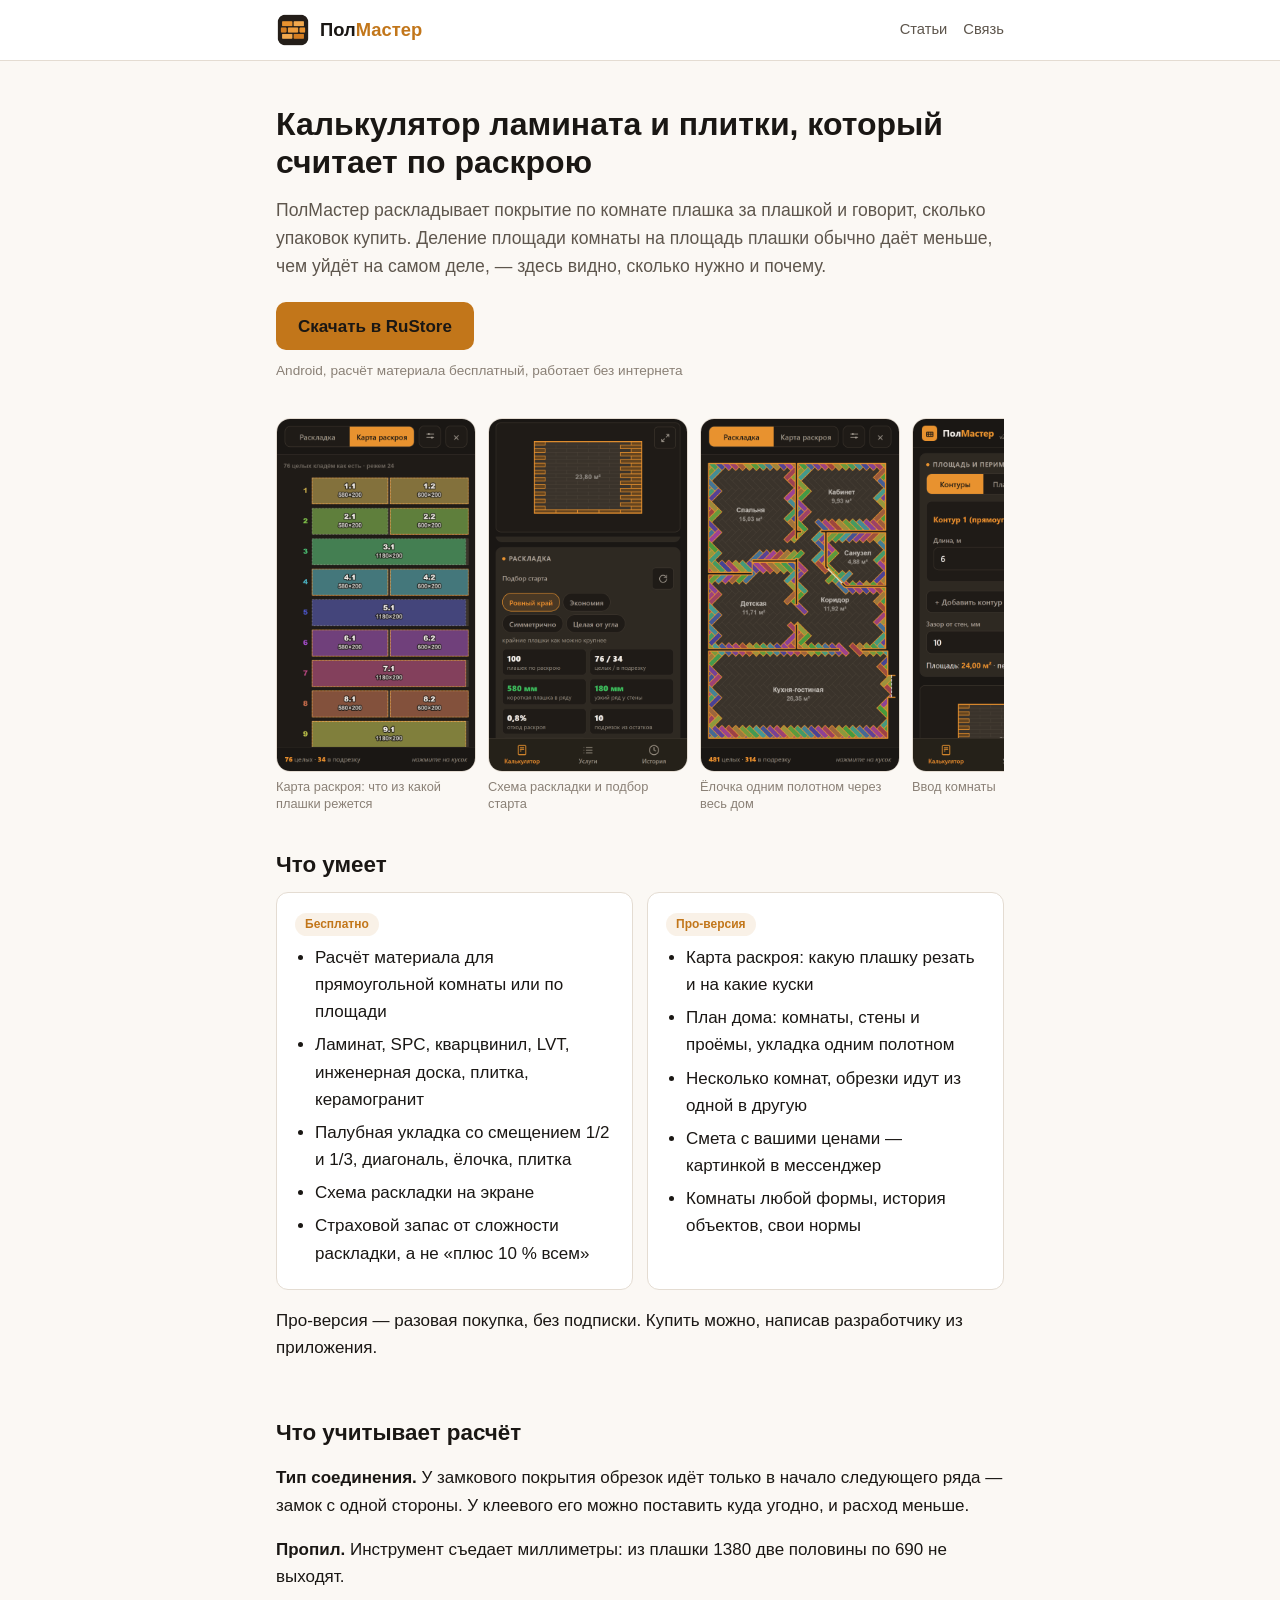
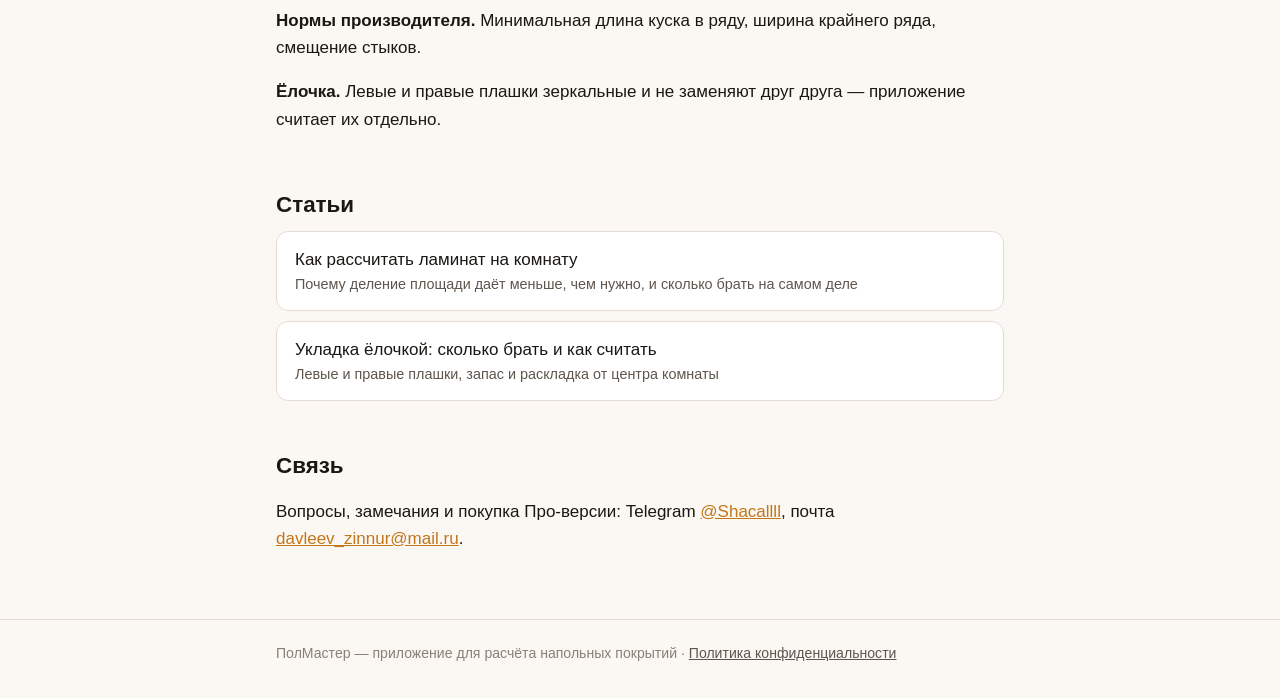
==== index.html @ f2e34009 "Сайт ПолМастера" ====
<!doctype html>
<html lang="ru">
<head>
<meta charset="utf-8">
<meta name="viewport" content="width=device-width, initial-scale=1">
<title>ПолМастер — калькулятор ламината и плитки: раскладка и раскрой</title>
<meta name="description" content="Приложение для Android: сколько упаковок ламината или плитки купить, схема раскладки по комнате и карта раскроя — по настоящей раскладке, а не делением площади.">
<link rel="icon" href="img/icon.png">
<link rel="stylesheet" href="style.css">
</head>
<body>

<header class="top"><div class="wrap">
  <a class="logo" href="./"><img src="img/icon.png" alt=""><span>Пол<b>Мастер</b></span></a>
  <nav class="top"><a href="#guides">Статьи</a><a href="#contacts">Связь</a></nav>
</div></header>

<main class="wrap">

<div class="hero">
  <h1>Калькулятор ламината и плитки, который считает по раскрою</h1>
  <p class="lead">ПолМастер раскладывает покрытие по комнате плашка за плашкой и
  говорит, сколько упаковок купить. Деление площади комнаты на площадь плашки
  обычно даёт меньше, чем уйдёт на самом деле, — здесь видно, сколько нужно и почему.</p>
  <a class="btn" href="https://www.rustore.ru/catalog/app/com.polmaster.app">Скачать в RuStore</a>
  <span class="btn-note">Android, расчёт материала бесплатный, работает без интернета</span>
</div>

<div class="shots">
  <figure><img src="img/03-karta-raskroya.png" alt="Карта раскроя" loading="lazy" width="200" height="356">
    <figcaption>Карта раскроя: что из какой плашки режется</figcaption></figure>
  <figure><img src="img/06-skhema-i-podbor-starta.png" alt="Схема раскладки" loading="lazy" width="200" height="356">
    <figcaption>Схема раскладки и подбор старта</figcaption></figure>
  <figure><img src="img/01-plan-doma-elochka.png" alt="Ёлочка через весь дом" loading="lazy" width="200" height="356">
    <figcaption>Ёлочка одним полотном через весь дом</figcaption></figure>
  <figure><img src="img/04-vvod-komnaty.png" alt="Ввод комнаты" loading="lazy" width="200" height="356">
    <figcaption>Ввод комнаты</figcaption></figure>
  <figure><img src="img/05-smeta.png" alt="Смета" loading="lazy" width="200" height="356">
    <figcaption>Смета для заказчика</figcaption></figure>
</div>

<section>
  <h2>Что умеет</h2>
  <div class="cols">
    <div class="card">
      <span class="tag">Бесплатно</span>
      <ul>
        <li>Расчёт материала для прямоугольной комнаты или по площади</li>
        <li>Ламинат, SPC, кварцвинил, LVT, инженерная доска, плитка, керамогранит</li>
        <li>Палубная укладка со смещением 1/2 и 1/3, диагональ, ёлочка, плитка</li>
        <li>Схема раскладки на экране</li>
        <li>Страховой запас от сложности раскладки, а не «плюс 10&nbsp;% всем»</li>
      </ul>
    </div>
    <div class="card">
      <span class="tag">Про-версия</span>
      <ul>
        <li>Карта раскроя: какую плашку резать и на какие куски</li>
        <li>План дома: комнаты, стены и проёмы, укладка одним полотном</li>
        <li>Несколько комнат, обрезки идут из одной в другую</li>
        <li>Смета с вашими ценами — картинкой в мессенджер</li>
        <li>Комнаты любой формы, история объектов, свои нормы</li>
      </ul>
    </div>
  </div>
  <p>Про-версия — разовая покупка, без подписки. Купить можно, написав
  разработчику из приложения.</p>
</section>

<section>
  <h2>Что учитывает расчёт</h2>
  <p><b>Тип соединения.</b> У замкового покрытия обрезок идёт только в начало
  следующего ряда — замок с одной стороны. У клеевого его можно поставить
  куда угодно, и расход меньше.</p>
  <p><b>Пропил.</b> Инструмент съедает миллиметры: из плашки 1380 две
  половины по 690 не выходят.</p>
  <p><b>Нормы производителя.</b> Минимальная длина куска в ряду, ширина
  крайнего ряда, смещение стыков.</p>
  <p><b>Ёлочка.</b> Левые и правые плашки зеркальные и не заменяют друг
  друга — приложение считает их отдельно.</p>
</section>

<section class="guides" id="guides">
  <h2>Статьи</h2>
  <a class="g" href="raschet-laminata/">Как рассчитать ламинат на комнату
    <span>Почему деление площади даёт меньше, чем нужно, и сколько брать на самом деле</span></a>
  <a class="g" href="elochka/">Укладка ёлочкой: сколько брать и как считать
    <span>Левые и правые плашки, запас и раскладка от центра комнаты</span></a>
</section>

<section id="contacts">
  <h2>Связь</h2>
  <p>Вопросы, замечания и покупка Про-версии:
  Telegram <a href="https://t.me/Shacallll">@Shacallll</a>,
  почта <a href="mailto:davleev_zinnur@mail.ru">davleev_zinnur@mail.ru</a>.</p>
</section>

</main>

<footer><div class="wrap">
  ПолМастер — приложение для расчёта напольных покрытий ·
  <a href="privacy/">Политика конфиденциальности</a>
</div></footer>

</body>
</html>
---- style.css ----
/* Сайт ПолМастера: главная и статьи. Палитра та же, что в приложении,
   чтобы человек узнал его по скриншотам. Светлая тема по умолчанию —
   статьи читают с телефона на улице и с ноутбука днём. */
:root{
  --bg:#FBF8F4;--bg2:#FFFFFF;--bg3:#F2ECE4;
  --tx:#1A1714;--tx2:#5E564D;--tx3:#8A8076;
  --ac:#C2761A;--ac2:#A9640F;--acS:rgba(194,118,26,0.10);
  --bd:#E4DCD2;
  --maxw:760px;
}
@media (prefers-color-scheme: dark){
  :root:not([data-theme="light"]){
    --bg:#1A1714;--bg2:#252119;--bg3:#2E2922;
    --tx:#F2EDE8;--tx2:#B5ADA3;--tx3:#9A9184;
    --ac:#E8922F;--ac2:#F0A04A;--acS:rgba(232,146,47,0.14);
    --bd:#3D362E;
  }
}
*{box-sizing:border-box}
html{-webkit-text-size-adjust:100%}
body{margin:0;background:var(--bg);color:var(--tx);
  font:17px/1.6 -apple-system,BlinkMacSystemFont,"Segoe UI",Roboto,Arial,sans-serif}
a{color:var(--ac)}
a:hover{color:var(--ac2)}
img{max-width:100%;height:auto;display:block}

.wrap{max-width:var(--maxw);margin:0 auto;padding:0 16px}
header.top{border-bottom:1px solid var(--bd);background:var(--bg2)}
header.top .wrap{display:flex;align-items:center;gap:12px;height:60px}
.logo{display:flex;align-items:center;gap:10px;text-decoration:none;color:var(--tx);
  font-weight:800;font-size:1.15rem}
.logo img{width:34px;height:34px;border-radius:8px}
.logo b{color:var(--ac)}
nav.top{margin-left:auto;display:flex;gap:16px;font-size:0.92rem}
nav.top a{color:var(--tx2);text-decoration:none}
nav.top a:hover{color:var(--ac)}

.hero{padding:44px 0 28px}
.hero h1{font-size:2rem;line-height:1.2;margin:0 0 14px}
.hero p.lead{font-size:1.1rem;color:var(--tx2);margin:0 0 22px}
.btn{display:inline-flex;align-items:center;justify-content:center;gap:8px;
  min-height:48px;padding:0 22px;border-radius:10px;background:var(--ac);color:#1A1714;
  font-weight:800;text-decoration:none}
.btn:hover{background:var(--ac2);color:#1A1714}
.btn-note{display:block;margin-top:10px;font-size:0.85rem;color:var(--tx3)}

.shots{display:flex;gap:12px;overflow-x:auto;padding:8px 0 18px;
  scroll-snap-type:x mandatory;-webkit-overflow-scrolling:touch}
.shots figure{margin:0;flex:0 0 200px;scroll-snap-align:start}
.shots img{border-radius:14px;border:1px solid var(--bd)}
.shots figcaption{font-size:0.8rem;color:var(--tx3);margin-top:6px;line-height:1.35}

section{padding:20px 0}
h2{font-size:1.4rem;margin:0 0 12px;line-height:1.3}
h3{font-size:1.1rem;margin:22px 0 8px}
.cols{display:grid;grid-template-columns:1fr 1fr;gap:14px}
@media (max-width:620px){.cols{grid-template-columns:1fr}.hero h1{font-size:1.6rem}}
.card{background:var(--bg2);border:1px solid var(--bd);border-radius:12px;padding:16px 18px}
.card h3{margin-top:0}
.card ul{margin:0;padding-left:20px}
.card li{margin-bottom:6px}
.tag{display:inline-block;font-size:0.75rem;font-weight:800;color:var(--ac);
  background:var(--acS);border-radius:20px;padding:2px 10px;margin-bottom:8px}

.guides a.g{display:block;text-decoration:none;color:var(--tx);background:var(--bg2);
  border:1px solid var(--bd);border-radius:12px;padding:14px 18px;margin-bottom:10px}
.guides a.g:hover{border-color:var(--ac)}
.guides a.g span{display:block;color:var(--tx2);font-size:0.9rem}

article{padding:28px 0}
article h1{font-size:1.75rem;line-height:1.25;margin:0 0 10px}
article .meta{color:var(--tx3);font-size:0.9rem;margin-bottom:22px}
article table{width:100%;border-collapse:collapse;margin:14px 0;font-size:0.95rem}
article th,article td{text-align:left;padding:8px 10px;border-bottom:1px solid var(--bd)}
article th{color:var(--tx2);font-weight:600}
.note{background:var(--acS);border-left:3px solid var(--ac);border-radius:6px;
  padding:12px 14px;margin:16px 0}
.cta{background:var(--bg2);border:1px solid var(--bd);border-radius:12px;padding:18px;margin:28px 0}
.cta p{margin:0 0 12px}

footer{border-top:1px solid var(--bd);margin-top:30px;padding:22px 0 34px;
  color:var(--tx3);font-size:0.88rem}
footer a{color:var(--tx2)}
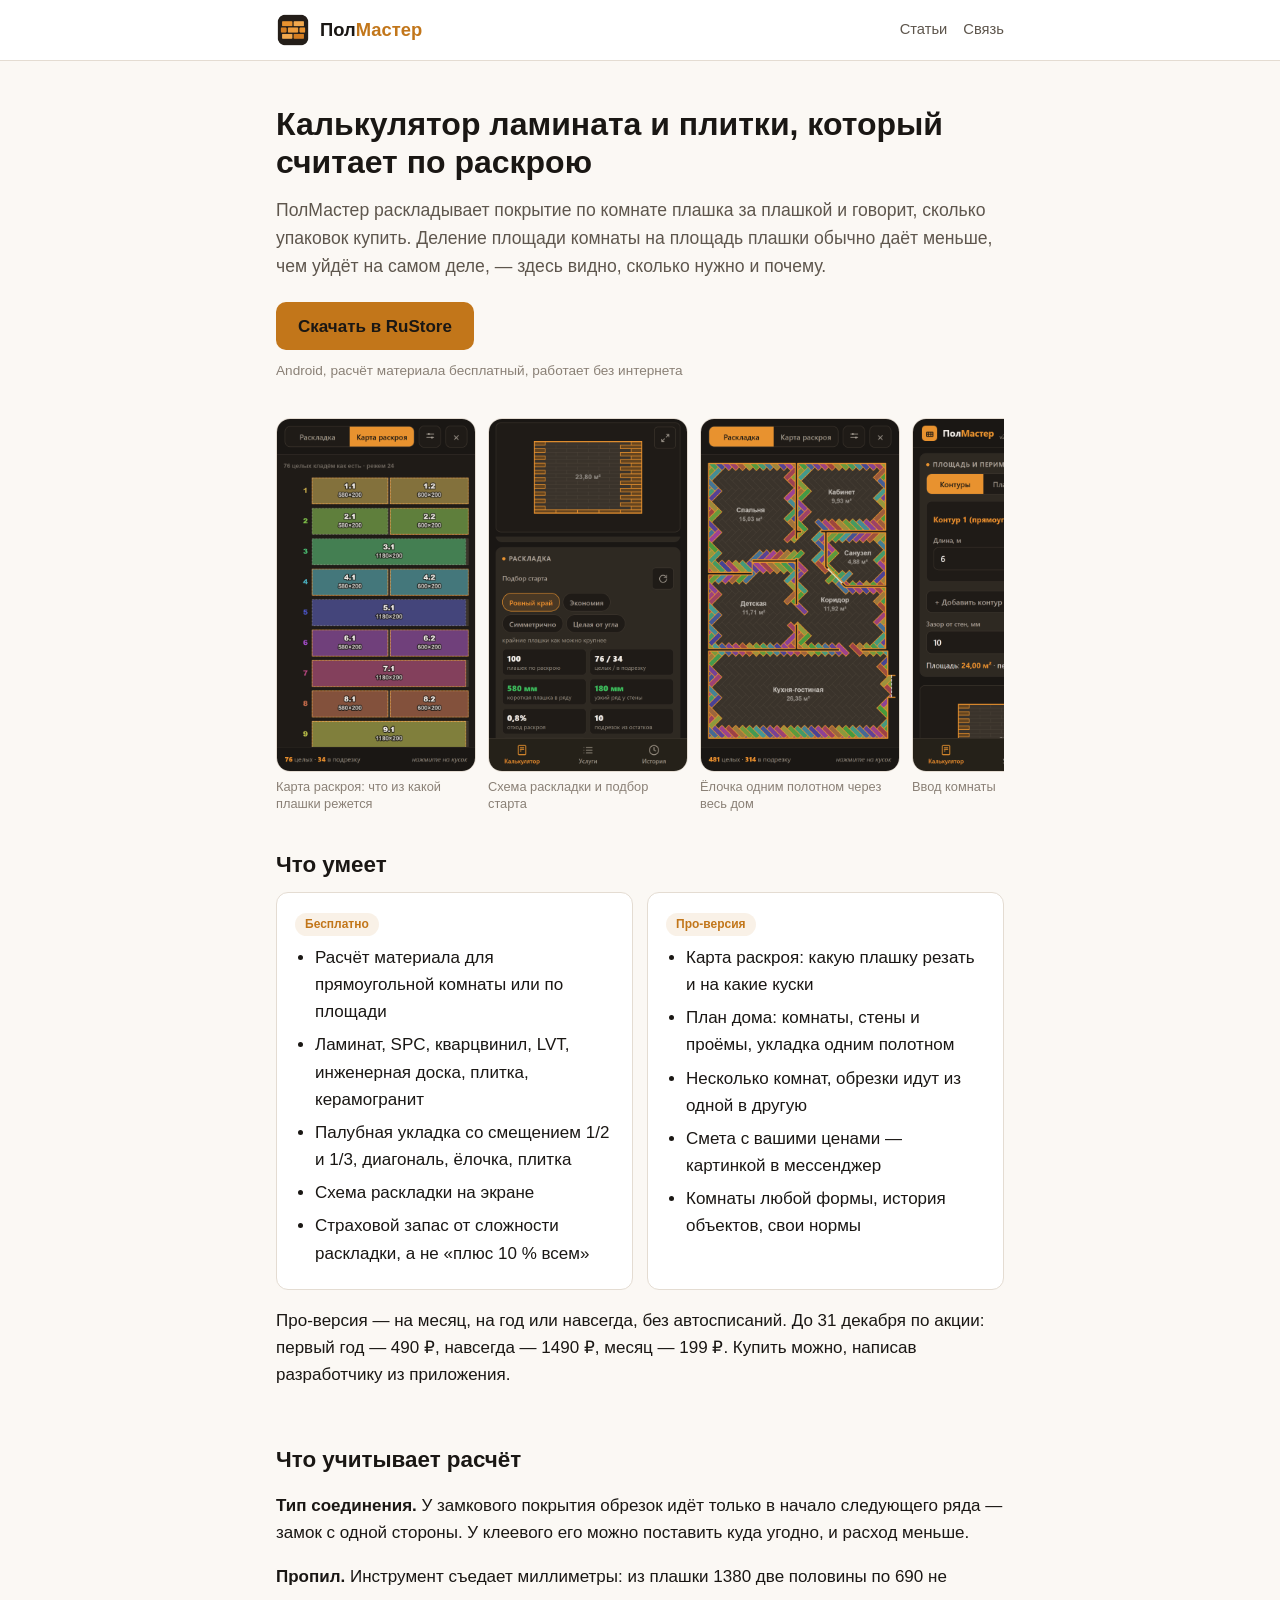
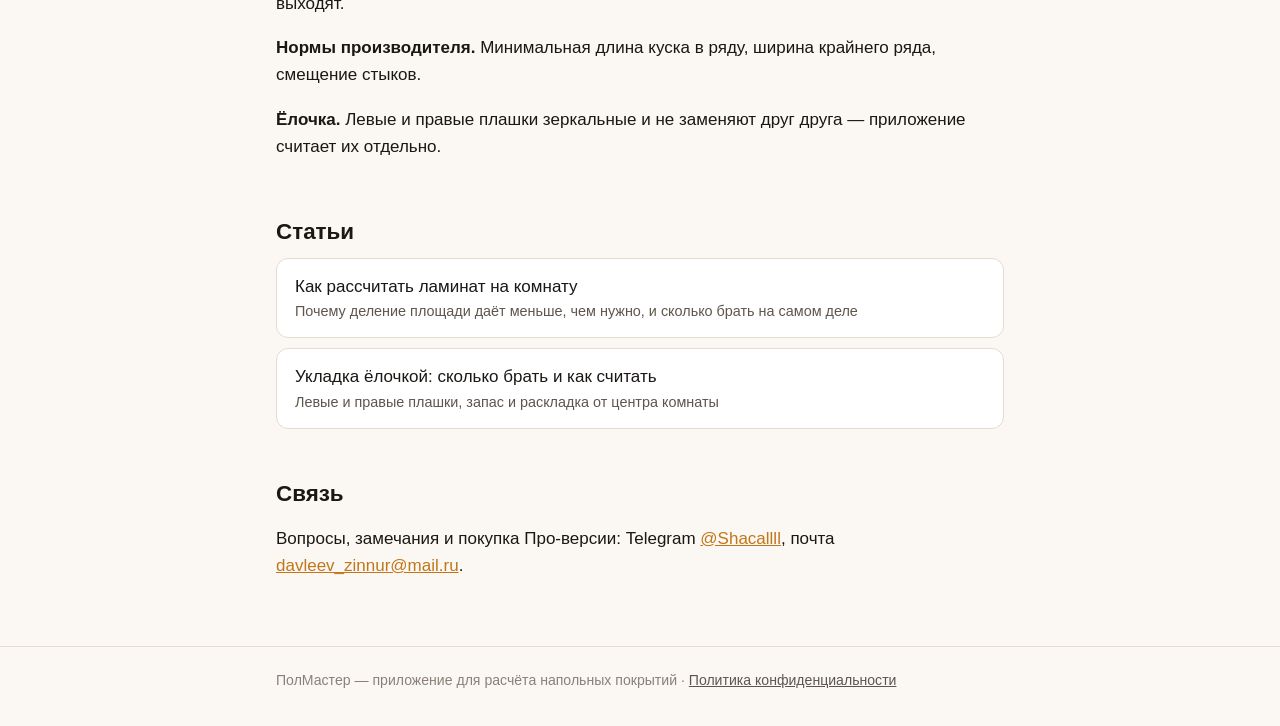
==== commit eed5eed8: "Сайт ПолМастера" ====
--- a/index.html
+++ b/index.html
@@ -63,8 +63,9 @@
       </ul>
     </div>
   </div>
-  <p>Про-версия — разовая покупка, без подписки. Купить можно, написав
-  разработчику из приложения.</p>
+  <p>Про-версия — на месяц, на год или навсегда, без автосписаний. До 31
+  декабря по акции: первый год — 490 ₽, навсегда — 1490 ₽, месяц — 199 ₽.
+  Купить можно, написав разработчику из приложения.</p>
 </section>
 
 <section>
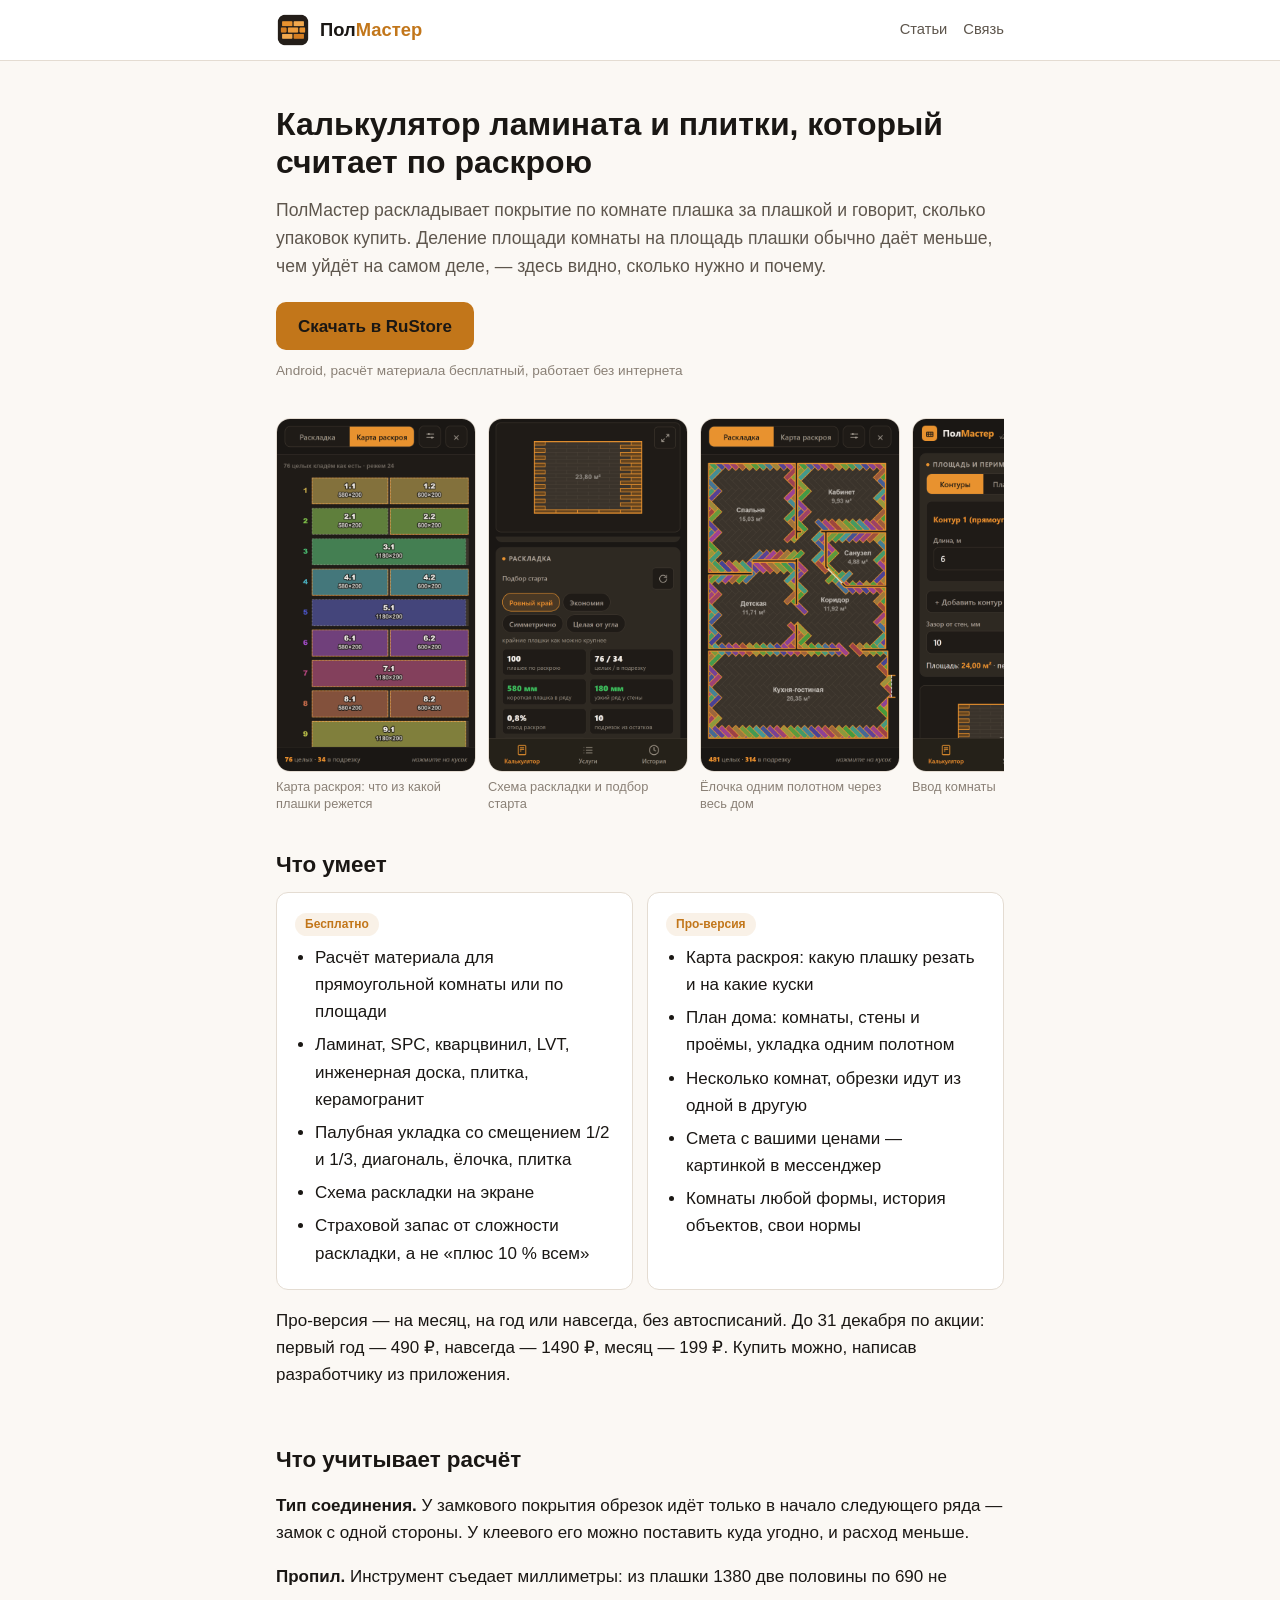
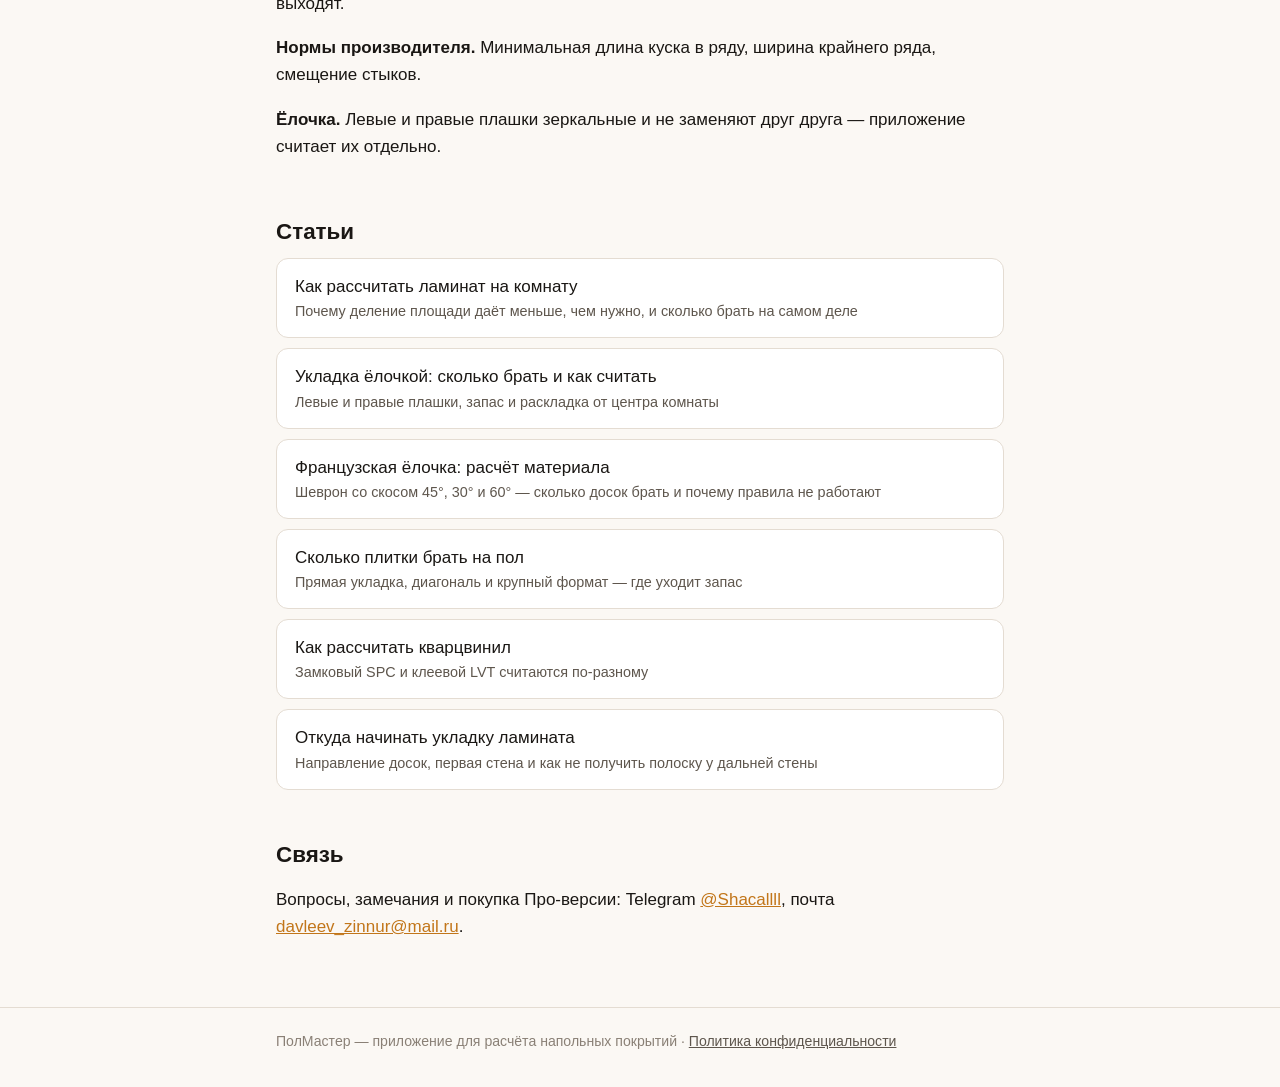
==== commit 75827fe7: "Сайт ПолМастера" ====
--- a/index.html
+++ b/index.html
@@ -87,6 +87,14 @@
     <span>Почему деление площади даёт меньше, чем нужно, и сколько брать на самом деле</span></a>
   <a class="g" href="elochka/">Укладка ёлочкой: сколько брать и как считать
     <span>Левые и правые плашки, запас и раскладка от центра комнаты</span></a>
+  <a class="g" href="francuzskaya-elochka/">Французская ёлочка: расчёт материала
+    <span>Шеврон со скосом 45°, 30° и 60° — сколько досок брать и почему правила не работают</span></a>
+  <a class="g" href="raschet-plitki/">Сколько плитки брать на пол
+    <span>Прямая укладка, диагональ и крупный формат — где уходит запас</span></a>
+  <a class="g" href="kvarcvinil/">Как рассчитать кварцвинил
+    <span>Замковый SPC и клеевой LVT считаются по-разному</span></a>
+  <a class="g" href="otkuda-nachinat-ukladku/">Откуда начинать укладку ламината
+    <span>Направление досок, первая стена и как не получить полоску у дальней стены</span></a>
 </section>
 
 <section id="contacts">
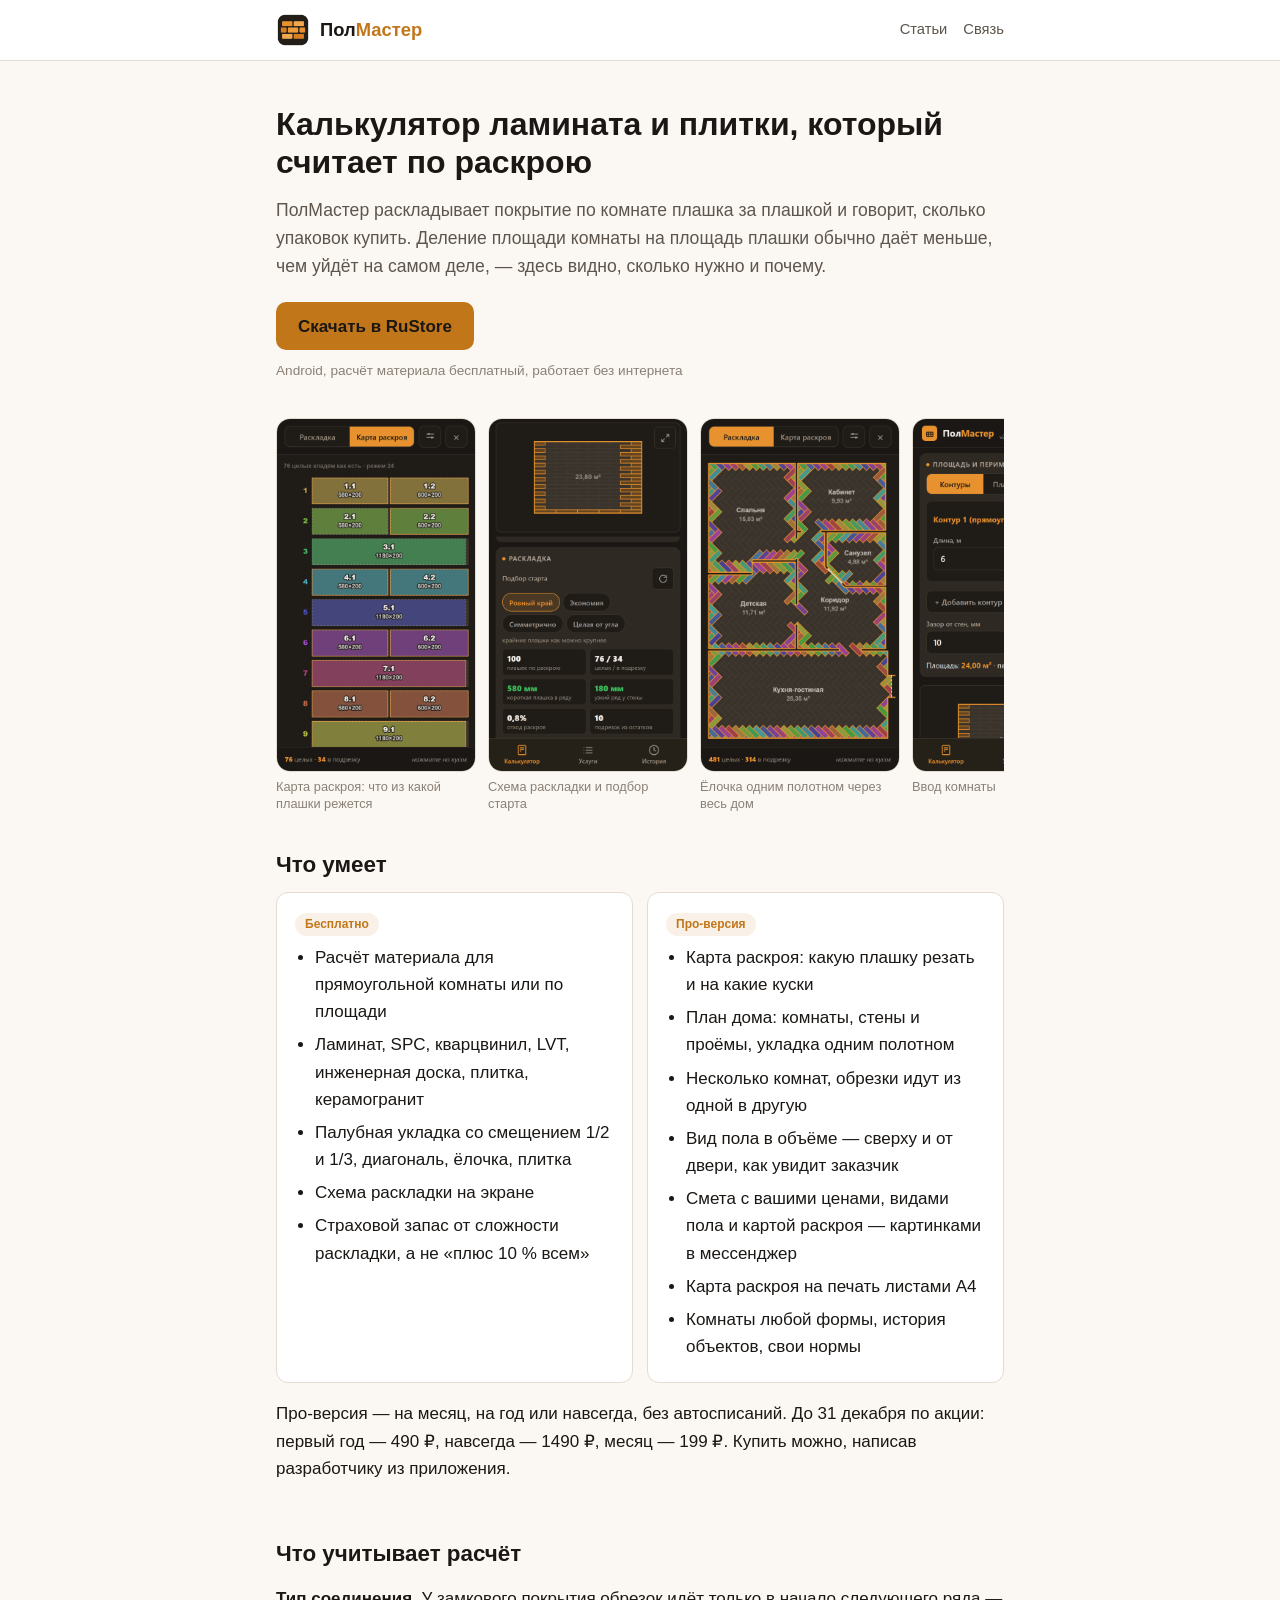
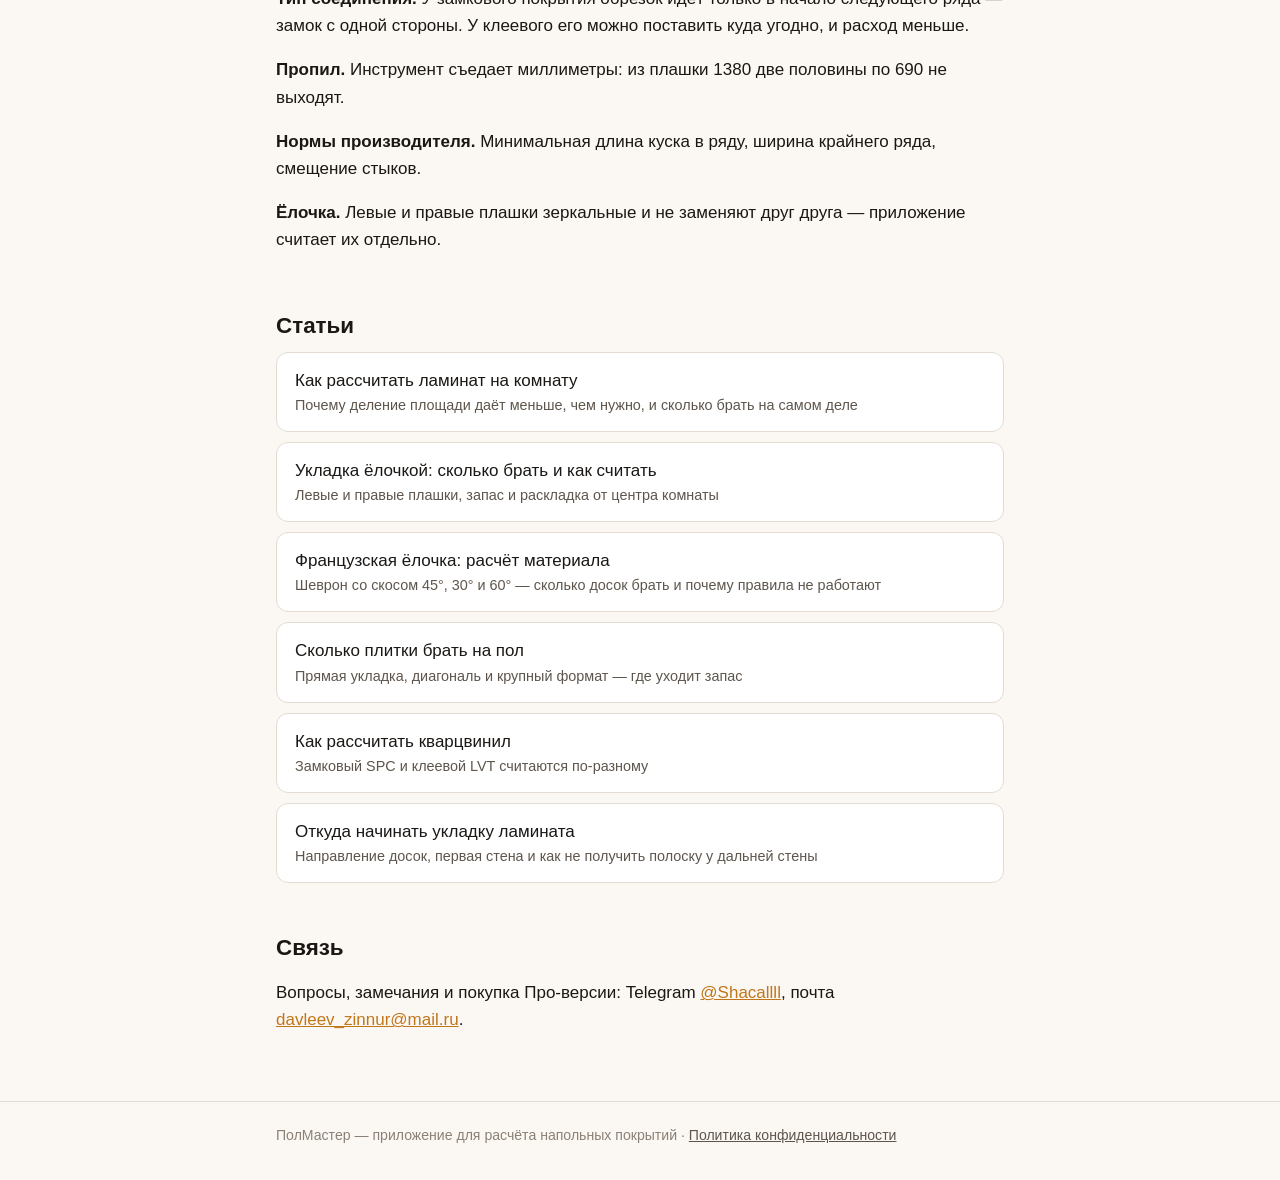
==== commit 37a77c12: "Сайт ПолМастера" ====
--- a/index.html
+++ b/index.html
@@ -58,7 +58,9 @@
         <li>Карта раскроя: какую плашку резать и на какие куски</li>
         <li>План дома: комнаты, стены и проёмы, укладка одним полотном</li>
         <li>Несколько комнат, обрезки идут из одной в другую</li>
-        <li>Смета с вашими ценами — картинкой в мессенджер</li>
+        <li>Вид пола в объёме — сверху и от двери, как увидит заказчик</li>
+        <li>Смета с вашими ценами, видами пола и картой раскроя — картинками в мессенджер</li>
+        <li>Карта раскроя на печать листами A4</li>
         <li>Комнаты любой формы, история объектов, свои нормы</li>
       </ul>
     </div>
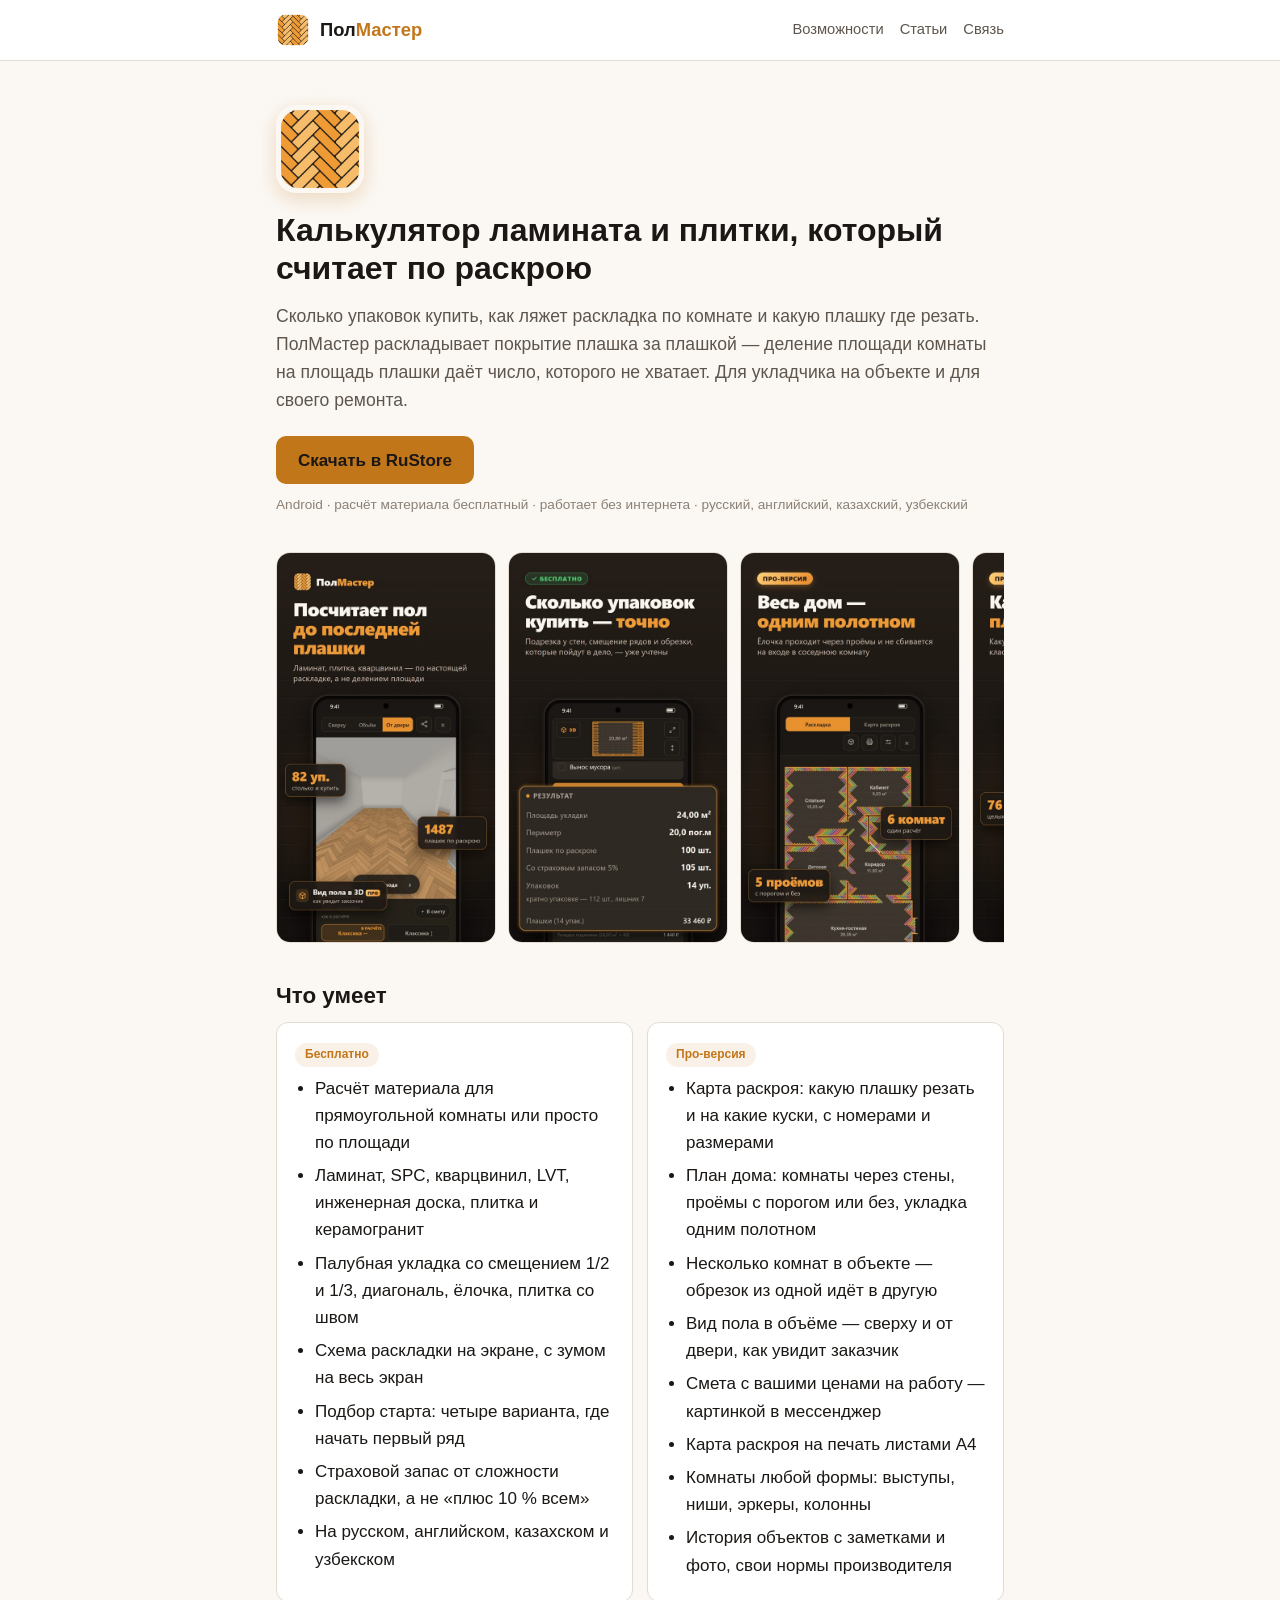
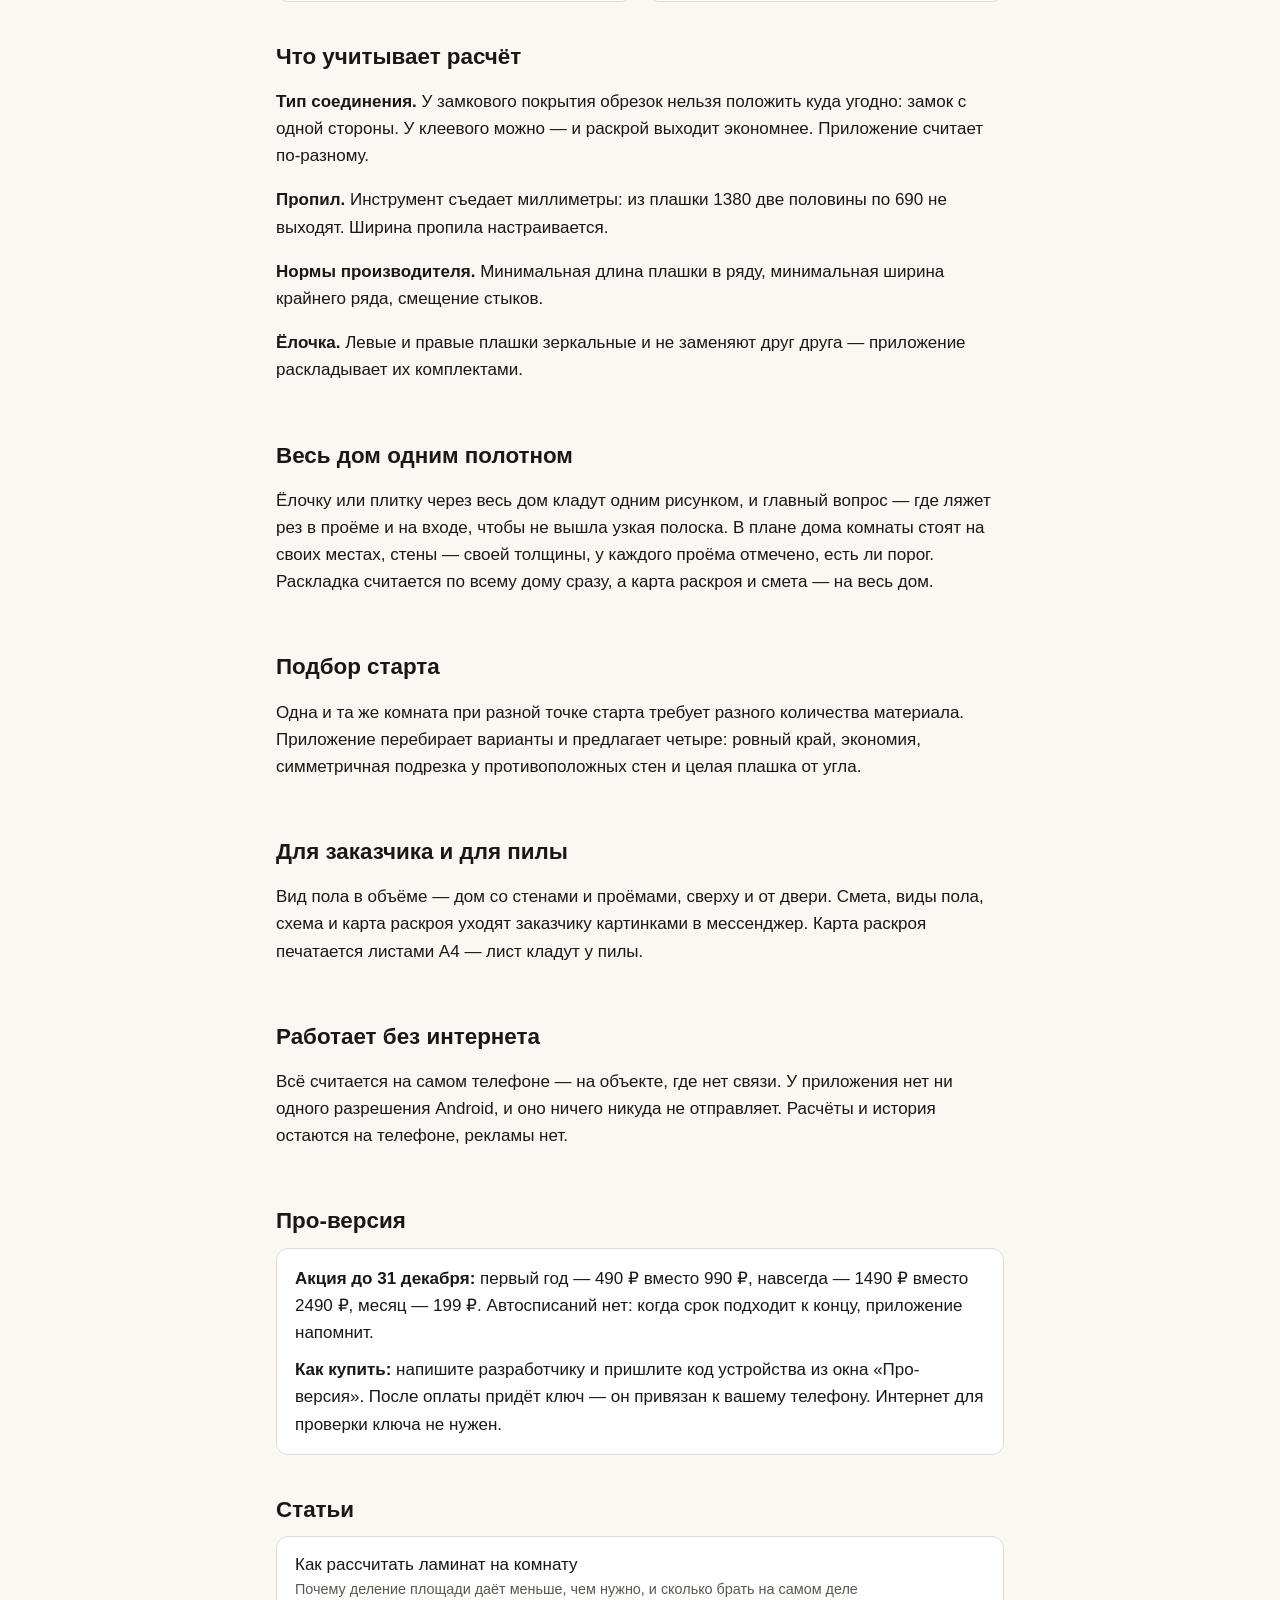
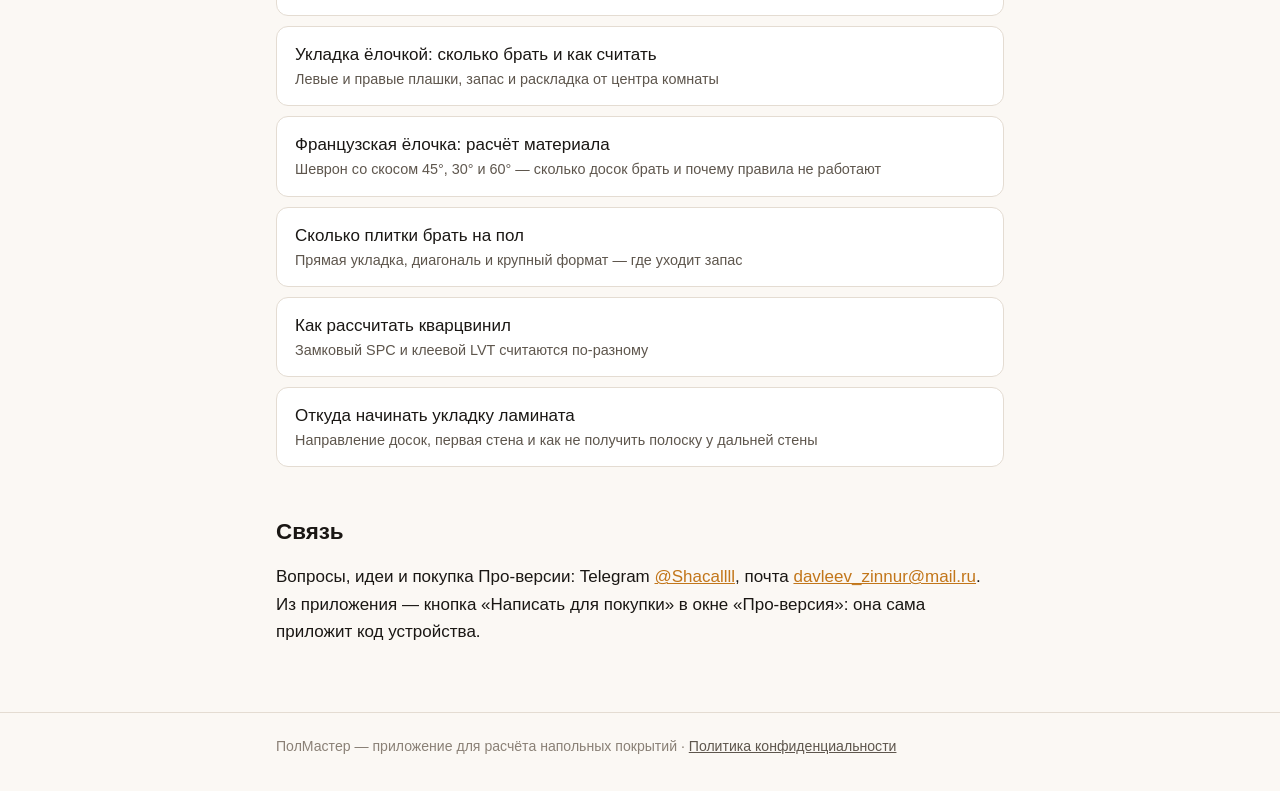
==== commit f64e6c4b: "Сайт ПолМастера" ====
--- a/index.html
+++ b/index.html
@@ -4,83 +4,136 @@
 <meta charset="utf-8">
 <meta name="viewport" content="width=device-width, initial-scale=1">
 <title>ПолМастер — калькулятор ламината и плитки: раскладка и раскрой</title>
-<meta name="description" content="Приложение для Android: сколько упаковок ламината или плитки купить, схема раскладки по комнате и карта раскроя — по настоящей раскладке, а не делением площади.">
+<meta name="description" content="Приложение для Android: сколько упаковок ламината, плитки или кварцвинила купить, схема раскладки по комнате и карта раскроя — по настоящей раскладке, а не делением площади. Работает без интернета.">
+<meta name="theme-color" content="#1A1714">
+<meta property="og:type" content="website">
+<meta property="og:title" content="ПолМастер — калькулятор ламината и плитки">
+<meta property="og:description" content="Сколько упаковок купить, раскладка по комнате и карта раскроя — по настоящему раскрою, а не делением площади.">
+<meta property="og:url" content="https://zinnur01.github.io/polmaster-site/">
+<meta property="og:image" content="https://zinnur01.github.io/polmaster-site/img/01-oblozhka.jpg">
 <link rel="icon" href="img/icon.png">
+<link rel="apple-touch-icon" href="img/icon.png">
 <link rel="stylesheet" href="style.css">
 </head>
 <body>
 
 <header class="top"><div class="wrap">
   <a class="logo" href="./"><img src="img/icon.png" alt=""><span>Пол<b>Мастер</b></span></a>
-  <nav class="top"><a href="#guides">Статьи</a><a href="#contacts">Связь</a></nav>
+  <nav class="top"><a href="#features">Возможности</a><a href="#guides">Статьи</a><a href="#contacts">Связь</a></nav>
 </div></header>
 
 <main class="wrap">
 
 <div class="hero">
+  <img class="hero-icon" src="img/icon.png" alt="" width="88" height="88">
   <h1>Калькулятор ламината и плитки, который считает по раскрою</h1>
-  <p class="lead">ПолМастер раскладывает покрытие по комнате плашка за плашкой и
-  говорит, сколько упаковок купить. Деление площади комнаты на площадь плашки
-  обычно даёт меньше, чем уйдёт на самом деле, — здесь видно, сколько нужно и почему.</p>
+  <p class="lead">Сколько упаковок купить, как ляжет раскладка по комнате и какую
+  плашку где резать. ПолМастер раскладывает покрытие плашка за плашкой —
+  деление площади комнаты на площадь плашки даёт число, которого не хватает.
+  Для укладчика на объекте и для своего ремонта.</p>
   <a class="btn" href="https://www.rustore.ru/catalog/app/com.polmaster.app">Скачать в RuStore</a>
-  <span class="btn-note">Android, расчёт материала бесплатный, работает без интернета</span>
+  <span class="btn-note">Android · расчёт материала бесплатный · работает без интернета ·
+  русский, английский, казахский, узбекский</span>
 </div>
 
-<div class="shots">
-  <figure><img src="img/03-karta-raskroya.png" alt="Карта раскроя" loading="lazy" width="200" height="356">
-    <figcaption>Карта раскроя: что из какой плашки режется</figcaption></figure>
-  <figure><img src="img/06-skhema-i-podbor-starta.png" alt="Схема раскладки" loading="lazy" width="200" height="356">
-    <figcaption>Схема раскладки и подбор старта</figcaption></figure>
-  <figure><img src="img/01-plan-doma-elochka.png" alt="Ёлочка через весь дом" loading="lazy" width="200" height="356">
-    <figcaption>Ёлочка одним полотном через весь дом</figcaption></figure>
-  <figure><img src="img/04-vvod-komnaty.png" alt="Ввод комнаты" loading="lazy" width="200" height="356">
-    <figcaption>Ввод комнаты</figcaption></figure>
-  <figure><img src="img/05-smeta.png" alt="Смета" loading="lazy" width="200" height="356">
-    <figcaption>Смета для заказчика</figcaption></figure>
+<div class="shots" aria-label="Экраны приложения">
+  <figure><img src="img/01-oblozhka.jpg" alt="Посчитает пол до последней плашки: вид комнаты в 3D от двери" loading="lazy" width="540" height="960"></figure>
+  <figure><img src="img/02-skolko-upakovok.jpg" alt="Сколько упаковок купить — точно: результат расчёта" loading="lazy" width="540" height="960"></figure>
+  <figure><img src="img/03-plan-doma.jpg" alt="Весь дом одним полотном: ёлочка через проёмы" loading="lazy" width="540" height="960"></figure>
+  <figure><img src="img/04-karta-raskroya.jpg" alt="Карта раскроя — план для пилы" loading="lazy" width="540" height="960"></figure>
+  <figure><img src="img/05-vid-3d.jpg" alt="Покажите пол до укладки: дом в 3D" loading="lazy" width="540" height="960"></figure>
+  <figure><img src="img/06-uzory.jpg" alt="Ёлочка, шеврон, плетёнка и другие узоры" loading="lazy" width="540" height="960"></figure>
+  <figure><img src="img/07-smeta.jpg" alt="Смета заказчику — в мессенджер" loading="lazy" width="540" height="960"></figure>
+  <figure><img src="img/08-lyubaya-forma.jpg" alt="Комната любой формы: ниши, эркеры, колонны" loading="lazy" width="540" height="960"></figure>
+  <figure><img src="img/09-podbor-starta.jpg" alt="Подбор старта: без узких полосок у стены" loading="lazy" width="540" height="960"></figure>
+  <figure><img src="img/10-bez-interneta.jpg" alt="Работает там, где нет связи" loading="lazy" width="540" height="960"></figure>
 </div>
 
-<section>
+<section id="features">
   <h2>Что умеет</h2>
   <div class="cols">
     <div class="card">
       <span class="tag">Бесплатно</span>
       <ul>
-        <li>Расчёт материала для прямоугольной комнаты или по площади</li>
-        <li>Ламинат, SPC, кварцвинил, LVT, инженерная доска, плитка, керамогранит</li>
-        <li>Палубная укладка со смещением 1/2 и 1/3, диагональ, ёлочка, плитка</li>
-        <li>Схема раскладки на экране</li>
+        <li>Расчёт материала для прямоугольной комнаты или просто по площади</li>
+        <li>Ламинат, SPC, кварцвинил, LVT, инженерная доска, плитка и керамогранит</li>
+        <li>Палубная укладка со смещением 1/2 и 1/3, диагональ, ёлочка, плитка со швом</li>
+        <li>Схема раскладки на экране, с зумом на весь экран</li>
+        <li>Подбор старта: четыре варианта, где начать первый ряд</li>
         <li>Страховой запас от сложности раскладки, а не «плюс 10&nbsp;% всем»</li>
+        <li>На русском, английском, казахском и узбекском</li>
       </ul>
     </div>
     <div class="card">
       <span class="tag">Про-версия</span>
       <ul>
-        <li>Карта раскроя: какую плашку резать и на какие куски</li>
-        <li>План дома: комнаты, стены и проёмы, укладка одним полотном</li>
-        <li>Несколько комнат, обрезки идут из одной в другую</li>
+        <li>Карта раскроя: какую плашку резать и на какие куски, с номерами и размерами</li>
+        <li>План дома: комнаты через стены, проёмы с порогом или без, укладка одним полотном</li>
+        <li>Несколько комнат в объекте — обрезок из одной идёт в другую</li>
         <li>Вид пола в объёме — сверху и от двери, как увидит заказчик</li>
-        <li>Смета с вашими ценами, видами пола и картой раскроя — картинками в мессенджер</li>
+        <li>Смета с вашими ценами на работу — картинкой в мессенджер</li>
         <li>Карта раскроя на печать листами A4</li>
-        <li>Комнаты любой формы, история объектов, свои нормы</li>
+        <li>Комнаты любой формы: выступы, ниши, эркеры, колонны</li>
+        <li>История объектов с заметками и фото, свои нормы производителя</li>
       </ul>
     </div>
   </div>
-  <p>Про-версия — на месяц, на год или навсегда, без автосписаний. До 31
-  декабря по акции: первый год — 490 ₽, навсегда — 1490 ₽, месяц — 199 ₽.
-  Купить можно, написав разработчику из приложения.</p>
 </section>
 
 <section>
   <h2>Что учитывает расчёт</h2>
-  <p><b>Тип соединения.</b> У замкового покрытия обрезок идёт только в начало
-  следующего ряда — замок с одной стороны. У клеевого его можно поставить
-  куда угодно, и расход меньше.</p>
+  <p><b>Тип соединения.</b> У замкового покрытия обрезок нельзя положить куда
+  угодно: замок с одной стороны. У клеевого можно — и раскрой выходит
+  экономнее. Приложение считает по-разному.</p>
   <p><b>Пропил.</b> Инструмент съедает миллиметры: из плашки 1380 две
-  половины по 690 не выходят.</p>
-  <p><b>Нормы производителя.</b> Минимальная длина куска в ряду, ширина
-  крайнего ряда, смещение стыков.</p>
+  половины по 690 не выходят. Ширина пропила настраивается.</p>
+  <p><b>Нормы производителя.</b> Минимальная длина плашки в ряду, минимальная
+  ширина крайнего ряда, смещение стыков.</p>
   <p><b>Ёлочка.</b> Левые и правые плашки зеркальные и не заменяют друг
-  друга — приложение считает их отдельно.</p>
+  друга — приложение раскладывает их комплектами.</p>
+</section>
+
+<section>
+  <h2>Весь дом одним полотном</h2>
+  <p>Ёлочку или плитку через весь дом кладут одним рисунком, и главный
+  вопрос — где ляжет рез в проёме и на входе, чтобы не вышла узкая полоска.
+  В плане дома комнаты стоят на своих местах, стены — своей толщины, у
+  каждого проёма отмечено, есть ли порог. Раскладка считается по всему дому
+  сразу, а карта раскроя и смета — на весь дом.</p>
+</section>
+
+<section>
+  <h2>Подбор старта</h2>
+  <p>Одна и та же комната при разной точке старта требует разного количества
+  материала. Приложение перебирает варианты и предлагает четыре: ровный край,
+  экономия, симметричная подрезка у противоположных стен и целая плашка от
+  угла.</p>
+</section>
+
+<section>
+  <h2>Для заказчика и для пилы</h2>
+  <p>Вид пола в объёме — дом со стенами и проёмами, сверху и от двери.
+  Смета, виды пола, схема и карта раскроя уходят заказчику картинками в
+  мессенджер. Карта раскроя печатается листами A4 — лист кладут у пилы.</p>
+</section>
+
+<section>
+  <h2>Работает без интернета</h2>
+  <p>Всё считается на самом телефоне — на объекте, где нет связи. У приложения
+  нет ни одного разрешения Android, и оно ничего никуда не отправляет.
+  Расчёты и история остаются на телефоне, рекламы нет.</p>
+</section>
+
+<section id="pro">
+  <h2>Про-версия</h2>
+  <div class="card">
+    <p><b>Акция до 31 декабря:</b> первый год — 490&nbsp;₽ вместо 990&nbsp;₽,
+    навсегда — 1490&nbsp;₽ вместо 2490&nbsp;₽, месяц — 199&nbsp;₽.
+    Автосписаний нет: когда срок подходит к концу, приложение напомнит.</p>
+    <p><b>Как купить:</b> напишите разработчику и пришлите код устройства из
+    окна «Про-версия». После оплаты придёт ключ — он привязан к вашему
+    телефону. Интернет для проверки ключа не нужен.</p>
+  </div>
 </section>
 
 <section class="guides" id="guides">
@@ -101,9 +154,11 @@
 
 <section id="contacts">
   <h2>Связь</h2>
-  <p>Вопросы, замечания и покупка Про-версии:
+  <p>Вопросы, идеи и покупка Про-версии:
   Telegram <a href="https://t.me/Shacallll">@Shacallll</a>,
-  почта <a href="mailto:davleev_zinnur@mail.ru">davleev_zinnur@mail.ru</a>.</p>
+  почта <a href="mailto:davleev_zinnur@mail.ru">davleev_zinnur@mail.ru</a>.
+  Из приложения — кнопка «Написать для покупки» в окне «Про-версия»:
+  она сама приложит код устройства.</p>
 </section>
 
 </main>
--- a/style.css
+++ b/style.css
@@ -36,6 +36,8 @@
 nav.top a:hover{color:var(--ac)}
 
 .hero{padding:44px 0 28px}
+.hero-icon{width:88px;height:88px;margin:0 0 18px;border-radius:20px;
+  box-shadow:0 6px 20px rgba(194,118,26,0.25)}
 .hero h1{font-size:2rem;line-height:1.2;margin:0 0 14px}
 .hero p.lead{font-size:1.1rem;color:var(--tx2);margin:0 0 22px}
 .btn{display:inline-flex;align-items:center;justify-content:center;gap:8px;
@@ -46,8 +48,10 @@
 
 .shots{display:flex;gap:12px;overflow-x:auto;padding:8px 0 18px;
   scroll-snap-type:x mandatory;-webkit-overflow-scrolling:touch}
-.shots figure{margin:0;flex:0 0 200px;scroll-snap-align:start}
-.shots img{border-radius:14px;border:1px solid var(--bd)}
+.shots figure{margin:0;flex:0 0 220px;scroll-snap-align:start}
+.shots img{border-radius:14px;border:1px solid var(--bd);background:#1A1714;aspect-ratio:9/16}
+.card p{margin:0 0 10px}
+.card p:last-child{margin-bottom:0}
 .shots figcaption{font-size:0.8rem;color:var(--tx3);margin-top:6px;line-height:1.35}
 
 section{padding:20px 0}
